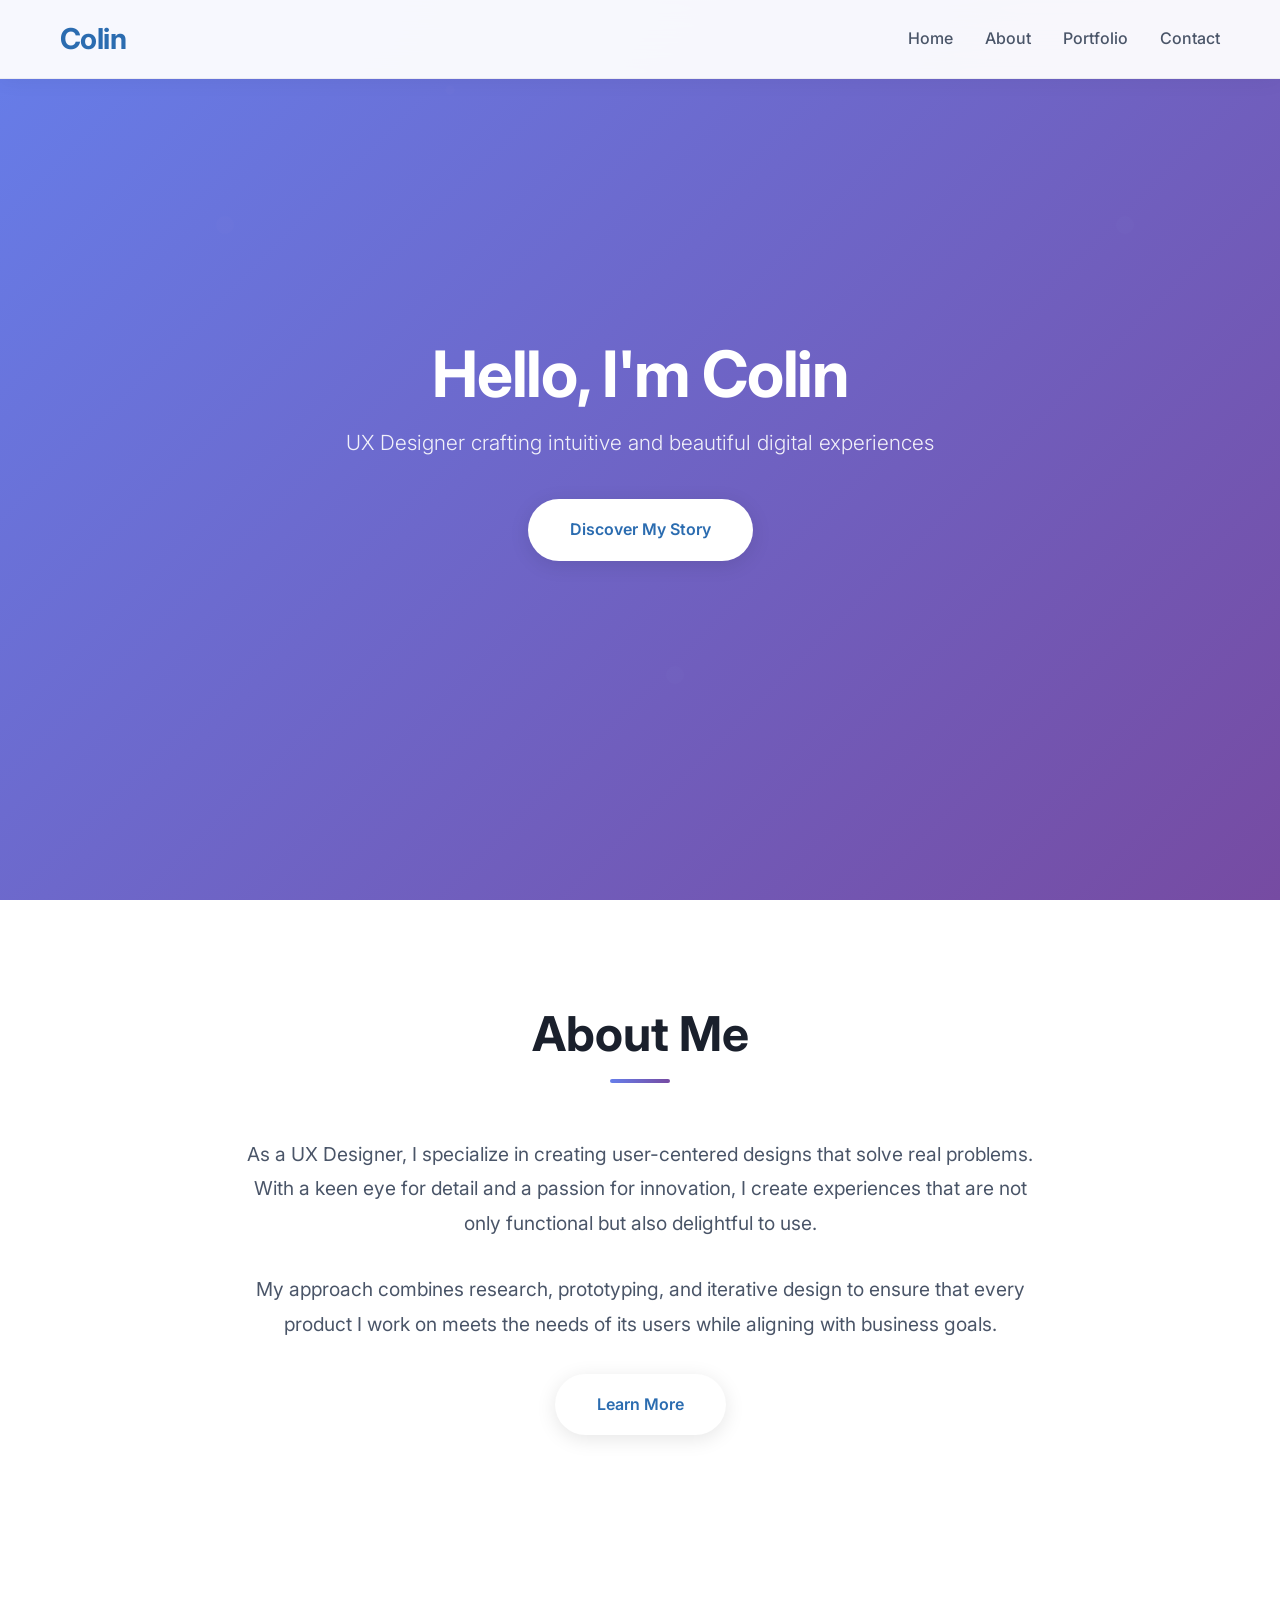
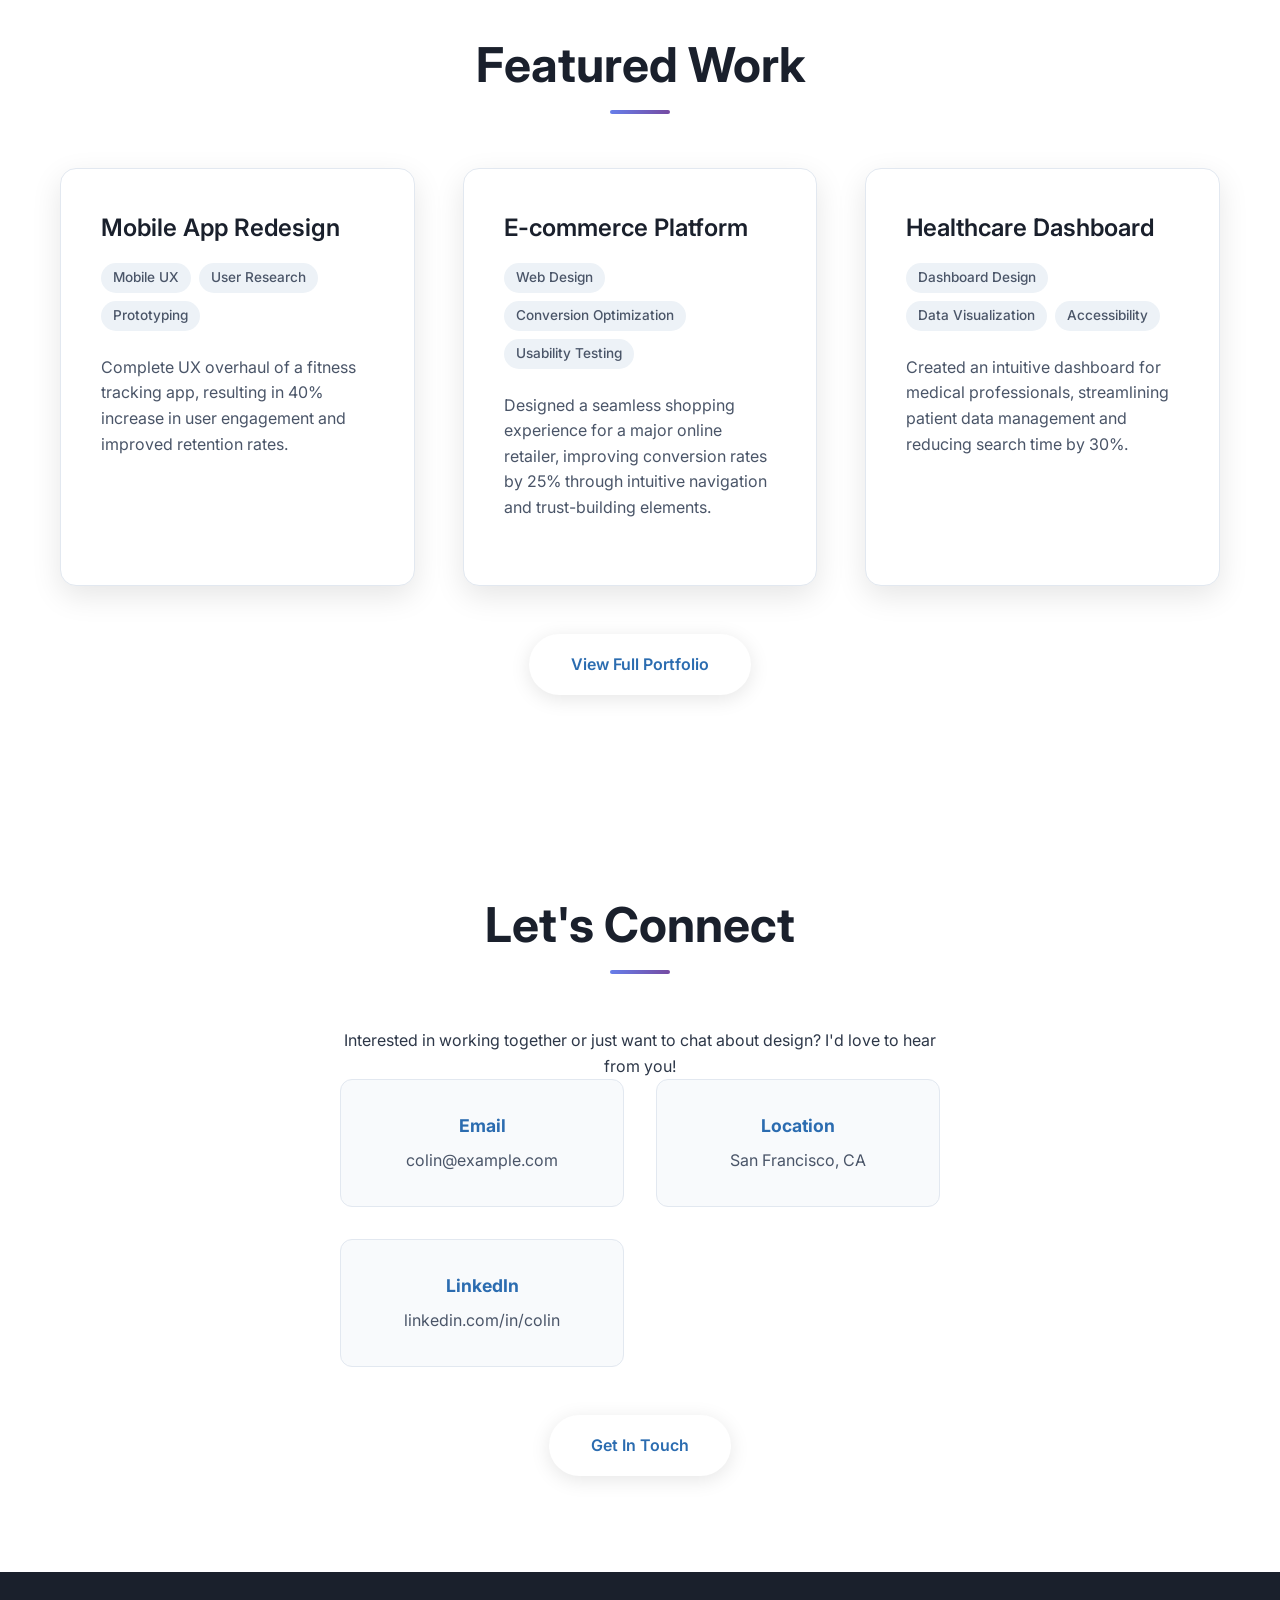
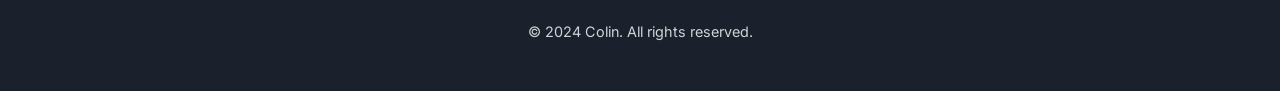
==== index.html @ b7837cbf "first commit" ====
<!DOCTYPE html>
<html lang="en">
<head>
    <meta charset="UTF-8">
    <meta name="viewport" content="width=device-width, initial-scale=1.0">
    <title>Colin - UX Designer</title>
    <link rel="stylesheet" href="css/style.css">
</head>
<body>
    <header>
        <nav class="container">
            <div class="logo">Colin</div>
            <ul>
                <li><a href="#home">Home</a></li>
                <li><a href="pages/about.html">About</a></li>
                <li><a href="pages/portfolio.html">Portfolio</a></li>
                <li><a href="pages/contact.html">Contact</a></li>
            </ul>
        </nav>
    </header>

    <section id="home" class="hero">
        <div class="hero-content">
            <h1>Hello, I'm Colin</h1>
            <p>UX Designer crafting intuitive and beautiful digital experiences</p>
            <a href="pages/about.html" class="btn">Discover My Story</a>
        </div>
    </section>

    <section class="about">
        <div class="container">
            <h2 class="section-title">About Me</h2>
            <div class="about-content">
                <p>As a UX Designer, I specialize in creating user-centered designs that solve real problems. With a keen eye for detail and a passion for innovation, I create experiences that are not only functional but also delightful to use.</p>
                <p>My approach combines research, prototyping, and iterative design to ensure that every product I work on meets the needs of its users while aligning with business goals.</p>
                <a href="pages/about.html" class="btn">Learn More</a>
            </div>
        </div>
    </section>

    <section class="portfolio">
        <div class="container">
            <h2 class="section-title">Featured Work</h2>
            <div class="portfolio-grid">
                <div class="project">
                    <div class="project-content">
                        <h3>Mobile App Redesign</h3>
                        <div class="project-tags">
                            <span class="tag">Mobile UX</span>
                            <span class="tag">User Research</span>
                            <span class="tag">Prototyping</span>
                        </div>
                        <p>Complete UX overhaul of a fitness tracking app, resulting in 40% increase in user engagement and improved retention rates.</p>
                    </div>
                </div>
                <div class="project">
                    <div class="project-content">
                        <h3>E-commerce Platform</h3>
                        <div class="project-tags">
                            <span class="tag">Web Design</span>
                            <span class="tag">Conversion Optimization</span>
                            <span class="tag">Usability Testing</span>
                        </div>
                        <p>Designed a seamless shopping experience for a major online retailer, improving conversion rates by 25% through intuitive navigation and trust-building elements.</p>
                    </div>
                </div>
                <div class="project">
                    <div class="project-content">
                        <h3>Healthcare Dashboard</h3>
                        <div class="project-tags">
                            <span class="tag">Dashboard Design</span>
                            <span class="tag">Data Visualization</span>
                            <span class="tag">Accessibility</span>
                        </div>
                        <p>Created an intuitive dashboard for medical professionals, streamlining patient data management and reducing search time by 30%.</p>
                    </div>
                </div>
            </div>
            <div style="text-align: center; margin-top: 3rem;">
                <a href="pages/portfolio.html" class="btn">View Full Portfolio</a>
            </div>
        </div>
    </section>

    <section class="contact">
        <div class="container">
            <h2 class="section-title">Let's Connect</h2>
            <div class="contact-content">
                <p>Interested in working together or just want to chat about design? I'd love to hear from you!</p>
                <div class="contact-info">
                    <div class="contact-item">
                        <h4>Email</h4>
                        <p>colin@example.com</p>
                    </div>
                    <div class="contact-item">
                        <h4>Location</h4>
                        <p>San Francisco, CA</p>
                    </div>
                    <div class="contact-item">
                        <h4>LinkedIn</h4>
                        <p>linkedin.com/in/colin</p>
                    </div>
                </div>
                <a href="pages/contact.html" class="btn">Get In Touch</a>
            </div>
        </div>
    </section>

    <footer>
        <div class="container">
            <p>&copy; 2024 Colin. All rights reserved.</p>
        </div>
    </footer>
</body>
</html>
---- css/style.css ----
/* Beautiful Modern CSS for Colin's Personal Website */

@import url('https://fonts.googleapis.com/css2?family=Inter:wght@300;400;500;600;700&display=swap');

* {
    margin: 0;
    padding: 0;
    box-sizing: border-box;
}

body {
    font-family: 'Inter', sans-serif;
    line-height: 1.6;
    color: #2d3748;
    background-color: #f7fafc;
    overflow-x: hidden;
}

.container {
    max-width: 1200px;
    margin: 0 auto;
    padding: 0 20px;
}

header {
    background: rgba(255, 255, 255, 0.95);
    backdrop-filter: blur(20px);
    padding: 1rem 0;
    position: fixed;
    width: 100%;
    top: 0;
    z-index: 1000;
    border-bottom: 1px solid rgba(0, 0, 0, 0.05);
    box-shadow: 0 2px 20px rgba(0, 0, 0, 0.05);
}

nav {
    display: flex;
    justify-content: space-between;
    align-items: center;
}

.logo {
    font-size: 1.8rem;
    font-weight: 700;
    color: #2b6cb0;
    letter-spacing: -0.02em;
}

nav ul {
    display: flex;
    list-style: none;
    gap: 2rem;
}

nav ul li a {
    color: #4a5568;
    text-decoration: none;
    font-weight: 500;
    transition: all 0.3s ease;
    position: relative;
}

nav ul li a:hover {
    color: #2b6cb0;
}

nav ul li a::after {
    content: '';
    position: absolute;
    width: 0;
    height: 2px;
    bottom: -5px;
    left: 0;
    background-color: #2b6cb0;
    transition: width 0.3s ease;
}

nav ul li a:hover::after {
    width: 100%;
}

.hero {
    min-height: 100vh;
    display: flex;
    align-items: center;
    justify-content: center;
    text-align: center;
    background: linear-gradient(135deg, #667eea 0%, #764ba2 100%);
    position: relative;
    overflow: hidden;
}

.hero::before {
    content: '';
    position: absolute;
    top: 0;
    left: 0;
    right: 0;
    bottom: 0;
    background: url('data:image/svg+xml,<svg xmlns="http://www.w3.org/2000/svg" viewBox="0 0 100 100"><defs><pattern id="grain" width="100" height="100" patternUnits="userSpaceOnUse"><circle cx="25" cy="25" r="1" fill="%23ffffff" opacity="0.1"/><circle cx="75" cy="75" r="1" fill="%23ffffff" opacity="0.1"/><circle cx="50" cy="10" r="0.5" fill="%23ffffff" opacity="0.1"/></pattern></defs><rect width="100" height="100" fill="url(%23grain)"/></svg>');
    opacity: 0.1;
}

.hero-content {
    position: relative;
    z-index: 1;
    color: white;
    max-width: 600px;
}

.hero h1 {
    font-size: 4rem;
    font-weight: 700;
    margin-bottom: 1rem;
    letter-spacing: -0.02em;
    line-height: 1.1;
}

.hero p {
    font-size: 1.3rem;
    margin-bottom: 2.5rem;
    opacity: 0.9;
    font-weight: 300;
}

.btn {
    display: inline-block;
    padding: 1rem 2.5rem;
    background: white;
    color: #2b6cb0;
    text-decoration: none;
    border-radius: 50px;
    font-weight: 600;
    font-size: 1rem;
    transition: all 0.3s ease;
    box-shadow: 0 4px 20px rgba(0, 0, 0, 0.1);
    border: 2px solid transparent;
}

.btn:hover {
    background: transparent;
    color: white;
    border-color: white;
    transform: translateY(-2px);
    box-shadow: 0 8px 30px rgba(0, 0, 0, 0.2);
}

section {
    padding: 6rem 0;
    background: white;
}

.section-title {
    text-align: center;
    font-size: 3rem;
    font-weight: 700;
    margin-bottom: 4rem;
    color: #1a202c;
    position: relative;
}

.section-title::after {
    content: '';
    position: absolute;
    bottom: -10px;
    left: 50%;
    transform: translateX(-50%);
    width: 60px;
    height: 4px;
    background: linear-gradient(90deg, #667eea, #764ba2);
    border-radius: 2px;
}

.about-content {
    max-width: 800px;
    margin: 0 auto;
    text-align: center;
}

.about p {
    font-size: 1.2rem;
    line-height: 1.8;
    margin-bottom: 2rem;
    color: #4a5568;
}

.about-grid {
    display: grid;
    grid-template-columns: repeat(auto-fit, minmax(250px, 1fr));
    gap: 3rem;
    margin-top: 4rem;
}

.skill-card {
    background: #f8fafc;
    padding: 2.5rem;
    border-radius: 16px;
    text-align: center;
    transition: all 0.3s ease;
    border: 1px solid #e2e8f0;
}

.skill-card:hover {
    transform: translateY(-5px);
    box-shadow: 0 20px 40px rgba(0, 0, 0, 0.1);
}

.skill-card h3 {
    color: #2b6cb0;
    margin-bottom: 1rem;
    font-size: 1.5rem;
}

.portfolio-grid {
    display: grid;
    grid-template-columns: repeat(auto-fit, minmax(350px, 1fr));
    gap: 3rem;
}

.project {
    background: white;
    border-radius: 16px;
    overflow: hidden;
    box-shadow: 0 10px 30px rgba(0, 0, 0, 0.1);
    transition: all 0.3s ease;
    border: 1px solid #e2e8f0;
}

.project:hover {
    transform: translateY(-10px);
    box-shadow: 0 30px 60px rgba(0, 0, 0, 0.15);
}

.project-content {
    padding: 2.5rem;
}

.project h3 {
    color: #1a202c;
    margin-bottom: 1rem;
    font-size: 1.5rem;
    font-weight: 600;
}

.project p {
    color: #4a5568;
    line-height: 1.6;
    margin-bottom: 1.5rem;
}

.project-tags {
    display: flex;
    flex-wrap: wrap;
    gap: 0.5rem;
    margin-bottom: 1.5rem;
}

.tag {
    background: #edf2f7;
    color: #4a5568;
    padding: 0.25rem 0.75rem;
    border-radius: 20px;
    font-size: 0.85rem;
    font-weight: 500;
}

.contact-content {
    max-width: 600px;
    margin: 0 auto;
    text-align: center;
}

.contact-info {
    display: grid;
    grid-template-columns: repeat(auto-fit, minmax(200px, 1fr));
    gap: 2rem;
    margin-bottom: 3rem;
}

.contact-item {
    background: #f8fafc;
    padding: 2rem;
    border-radius: 12px;
    border: 1px solid #e2e8f0;
}

.contact-item h4 {
    color: #2b6cb0;
    margin-bottom: 0.5rem;
    font-size: 1.1rem;
}

.contact-item p {
    color: #4a5568;
    margin: 0;
}

.contact form {
    display: grid;
    gap: 1.5rem;
    background: #f8fafc;
    padding: 3rem;
    border-radius: 16px;
    border: 1px solid #e2e8f0;
}

input, textarea {
    padding: 1rem 1.5rem;
    border: 2px solid #e2e8f0;
    border-radius: 8px;
    font-size: 1rem;
    font-family: inherit;
    transition: all 0.3s ease;
    background: white;
}

input:focus, textarea:focus {
    outline: none;
    border-color: #667eea;
    box-shadow: 0 0 0 3px rgba(102, 126, 234, 0.1);
}

textarea {
    resize: vertical;
    min-height: 150px;
}

footer {
    background: #1a202c;
    color: white;
    text-align: center;
    padding: 3rem 0;
}

footer p {
    opacity: 0.8;
    font-size: 0.9rem;
}

@media (max-width: 768px) {
    .hero h1 {
        font-size: 2.5rem;
    }
    
    .hero p {
        font-size: 1.1rem;
    }
    
    nav ul {
        display: none;
    }
    
    .section-title {
        font-size: 2rem;
    }
    
    .portfolio-grid {
        grid-template-columns: 1fr;
    }
    
    .about-grid {
        grid-template-columns: 1fr;
    }
}
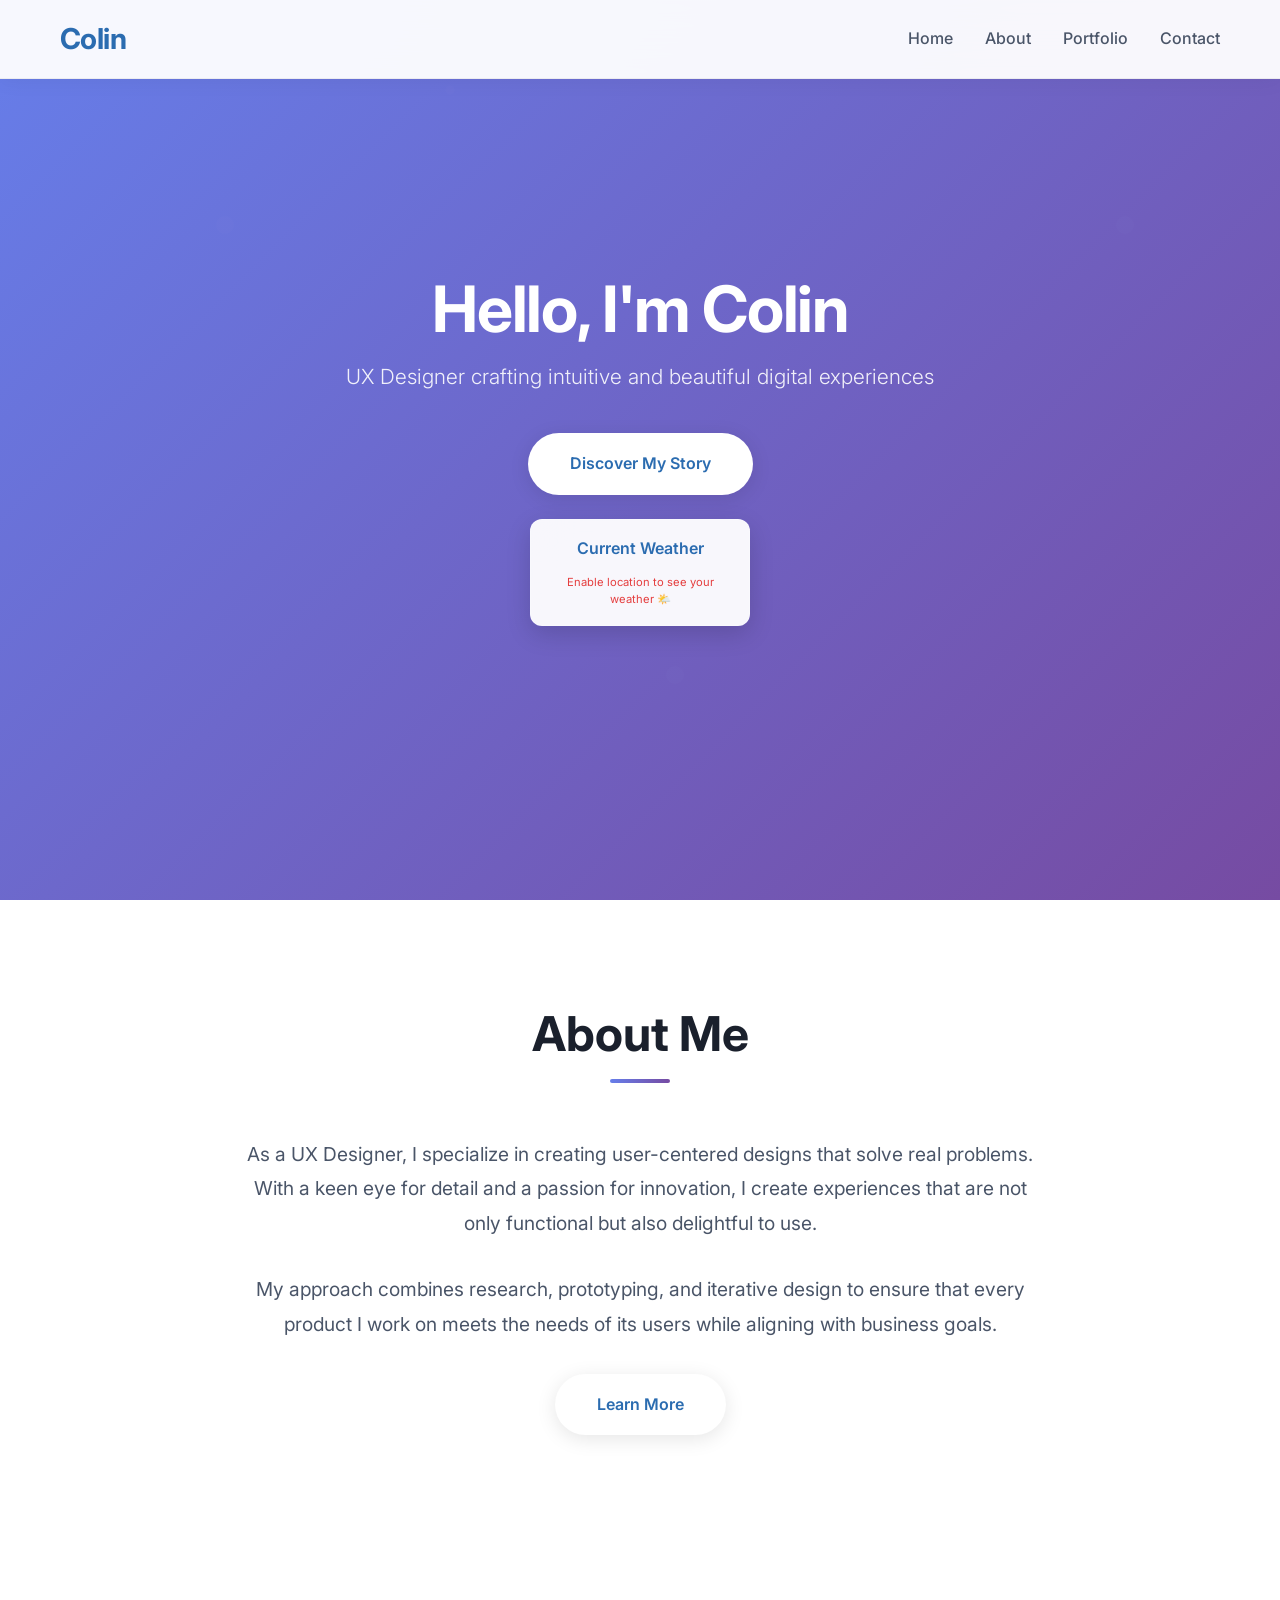
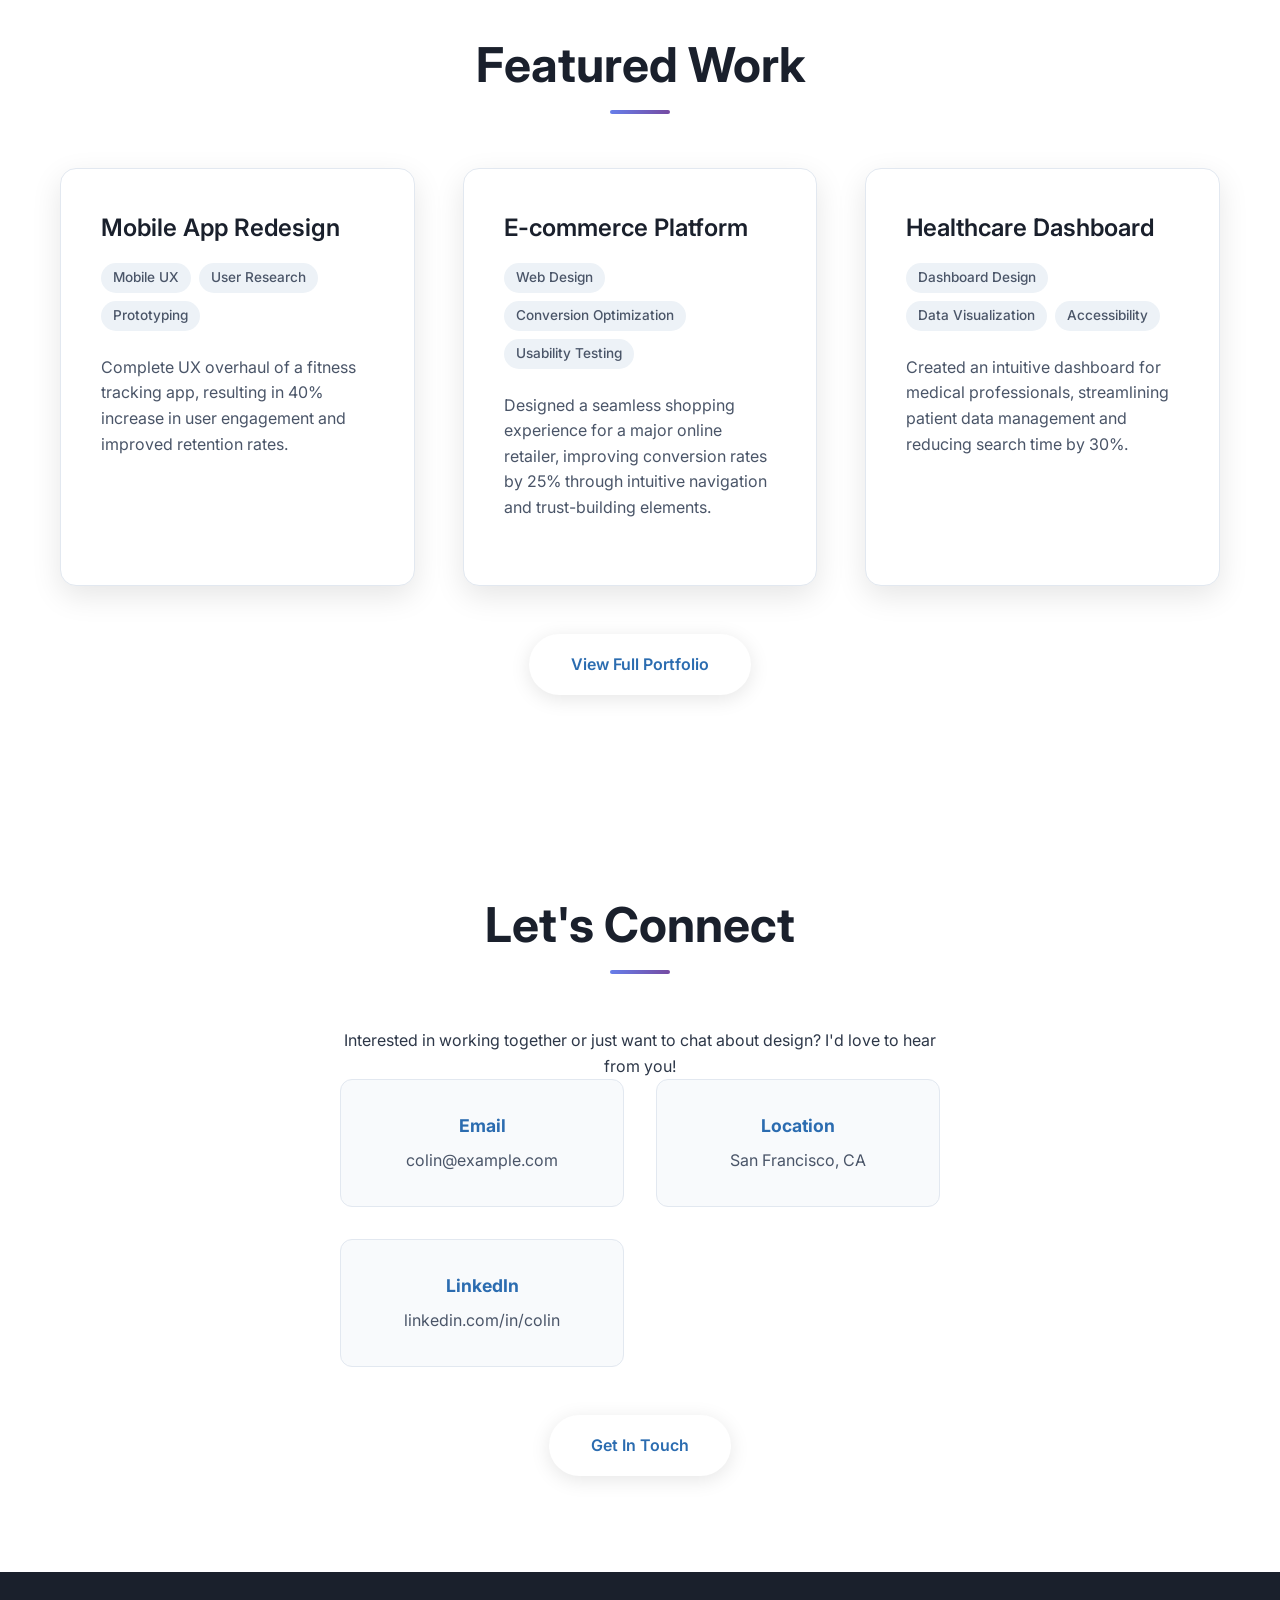
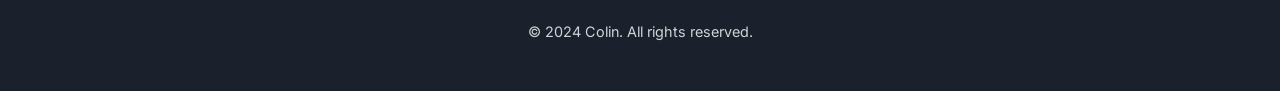
==== commit 219e226d: "Add weather widget with dynamic location-based updates" ====
--- a/index.html
+++ b/index.html
@@ -24,6 +24,14 @@
             <h1>Hello, I'm Colin</h1>
             <p>UX Designer crafting intuitive and beautiful digital experiences</p>
             <a href="pages/about.html" class="btn">Discover My Story</a>
+            <div class="weather-card">
+                <h3>Current Weather</h3>
+                <div id="weather-content">
+                    <div class="weather-loading">
+                        <p>Loading weather...</p>
+                    </div>
+                </div>
+            </div>
         </div>
     </section>
 
@@ -111,5 +119,90 @@
             <p>&copy; 2024 Colin. All rights reserved.</p>
         </div>
     </footer>
+
+    <script>
+        // Weather widget functionality
+        function getWeatherEmoji(weatherCode) {
+            const weatherEmojis = {
+                0: '☀️', // Clear sky
+                1: '🌤️', // Mainly clear
+                2: '⛅', // Partly cloudy
+                3: '☁️', // Overcast
+                45: '🌫️', // Fog
+                48: '🌫️', // Depositing rime fog
+                51: '🌦️', // Light drizzle
+                53: '🌦️', // Moderate drizzle
+                55: '🌦️', // Dense drizzle
+                56: '🌨️', // Light freezing drizzle
+                57: '🌨️', // Dense freezing drizzle
+                61: '🌧️', // Slight rain
+                63: '🌧️', // Moderate rain
+                65: '🌧️', // Heavy rain
+                66: '🌨️', // Light freezing rain
+                67: '🌨️', // Heavy freezing rain
+                71: '❄️', // Slight snow fall
+                73: '❄️', // Moderate snow fall
+                75: '❄️', // Heavy snow fall
+                77: '❄️', // Snow grains
+                80: '🌦️', // Slight rain showers
+                81: '🌦️', // Moderate rain showers
+                82: '🌦️', // Violent rain showers
+                85: '🌨️', // Slight snow showers
+                86: '🌨️', // Heavy snow showers
+                95: '⛈️', // Thunderstorm
+                96: '⛈️', // Thunderstorm with slight hail
+                99: '⛈️'  // Thunderstorm with heavy hail
+            };
+            return weatherEmojis[weatherCode] || '🌤️';
+        }
+
+        async function getWeather(lat, lon) {
+            try {
+                const response = await fetch(`https://api.open-meteo.com/v1/forecast?latitude=${lat}&longitude=${lon}&current_weather=true&temperature_unit=fahrenheit`);
+                const data = await response.json();
+                
+                const temp = Math.round(data.current_weather.temperature);
+                const weatherCode = data.current_weather.weathercode;
+                const emoji = getWeatherEmoji(weatherCode);
+                
+                return { temp, emoji };
+            } catch (error) {
+                console.error('Error fetching weather:', error);
+                return null;
+            }
+        }
+
+        async function updateWeather() {
+            const weatherContent = document.getElementById('weather-content');
+            
+            if (navigator.geolocation) {
+                navigator.geolocation.getCurrentPosition(async (position) => {
+                    const { latitude, longitude } = position.coords;
+                    
+                    const weather = await getWeather(latitude, longitude);
+                    
+                    if (weather) {
+                        weatherContent.innerHTML = `
+                            <div class="weather-info">
+                                <span class="weather-emoji">${weather.emoji}</span>
+                                <span class="weather-temp">${weather.temp}°F</span>
+                            </div>
+                            <div class="weather-location">Your location</div>
+                        `;
+                    } else {
+                        weatherContent.innerHTML = '<div class="weather-error">Unable to load weather data</div>';
+                    }
+                }, (error) => {
+                    console.error('Geolocation error:', error);
+                    weatherContent.innerHTML = '<div class="weather-error">Enable location to see your weather 🌤️</div>';
+                });
+            } else {
+                weatherContent.innerHTML = '<div class="weather-error">Geolocation is not supported by this browser.</div>';
+            }
+        }
+
+        // Load weather when page loads
+        document.addEventListener('DOMContentLoaded', updateWeather);
+    </script>
 </body>
 </html>
--- a/css/style.css
+++ b/css/style.css
@@ -338,6 +338,58 @@
     font-size: 0.9rem;
 }
 
+.weather-card {
+    max-width: 220px;
+    margin: 1.5rem auto 0;
+    background: rgba(255, 255, 255, 0.95);
+    backdrop-filter: blur(20px);
+    border-radius: 12px;
+    padding: 1rem;
+    text-align: center;
+    box-shadow: 0 8px 25px rgba(0, 0, 0, 0.15);
+    border: 1px solid rgba(255, 255, 255, 0.2);
+}
+
+.weather-card h3 {
+    color: #2b6cb0;
+    margin-bottom: 0.75rem;
+    font-size: 1rem;
+    font-weight: 600;
+}
+
+.weather-info {
+    display: flex;
+    align-items: center;
+    justify-content: center;
+    gap: 0.5rem;
+}
+
+.weather-emoji {
+    font-size: 1.5rem;
+}
+
+.weather-temp {
+    font-size: 1.2rem;
+    font-weight: 700;
+    color: #1a202c;
+}
+
+.weather-location {
+    margin-top: 0.5rem;
+    font-size: 0.7rem;
+    color: #4a5568;
+}
+
+.weather-loading {
+    color: #4a5568;
+    font-size: 0.8rem;
+}
+
+.weather-error {
+    color: #e53e3e;
+    font-size: 0.7rem;
+}
+
 @media (max-width: 768px) {
     .hero h1 {
         font-size: 2.5rem;
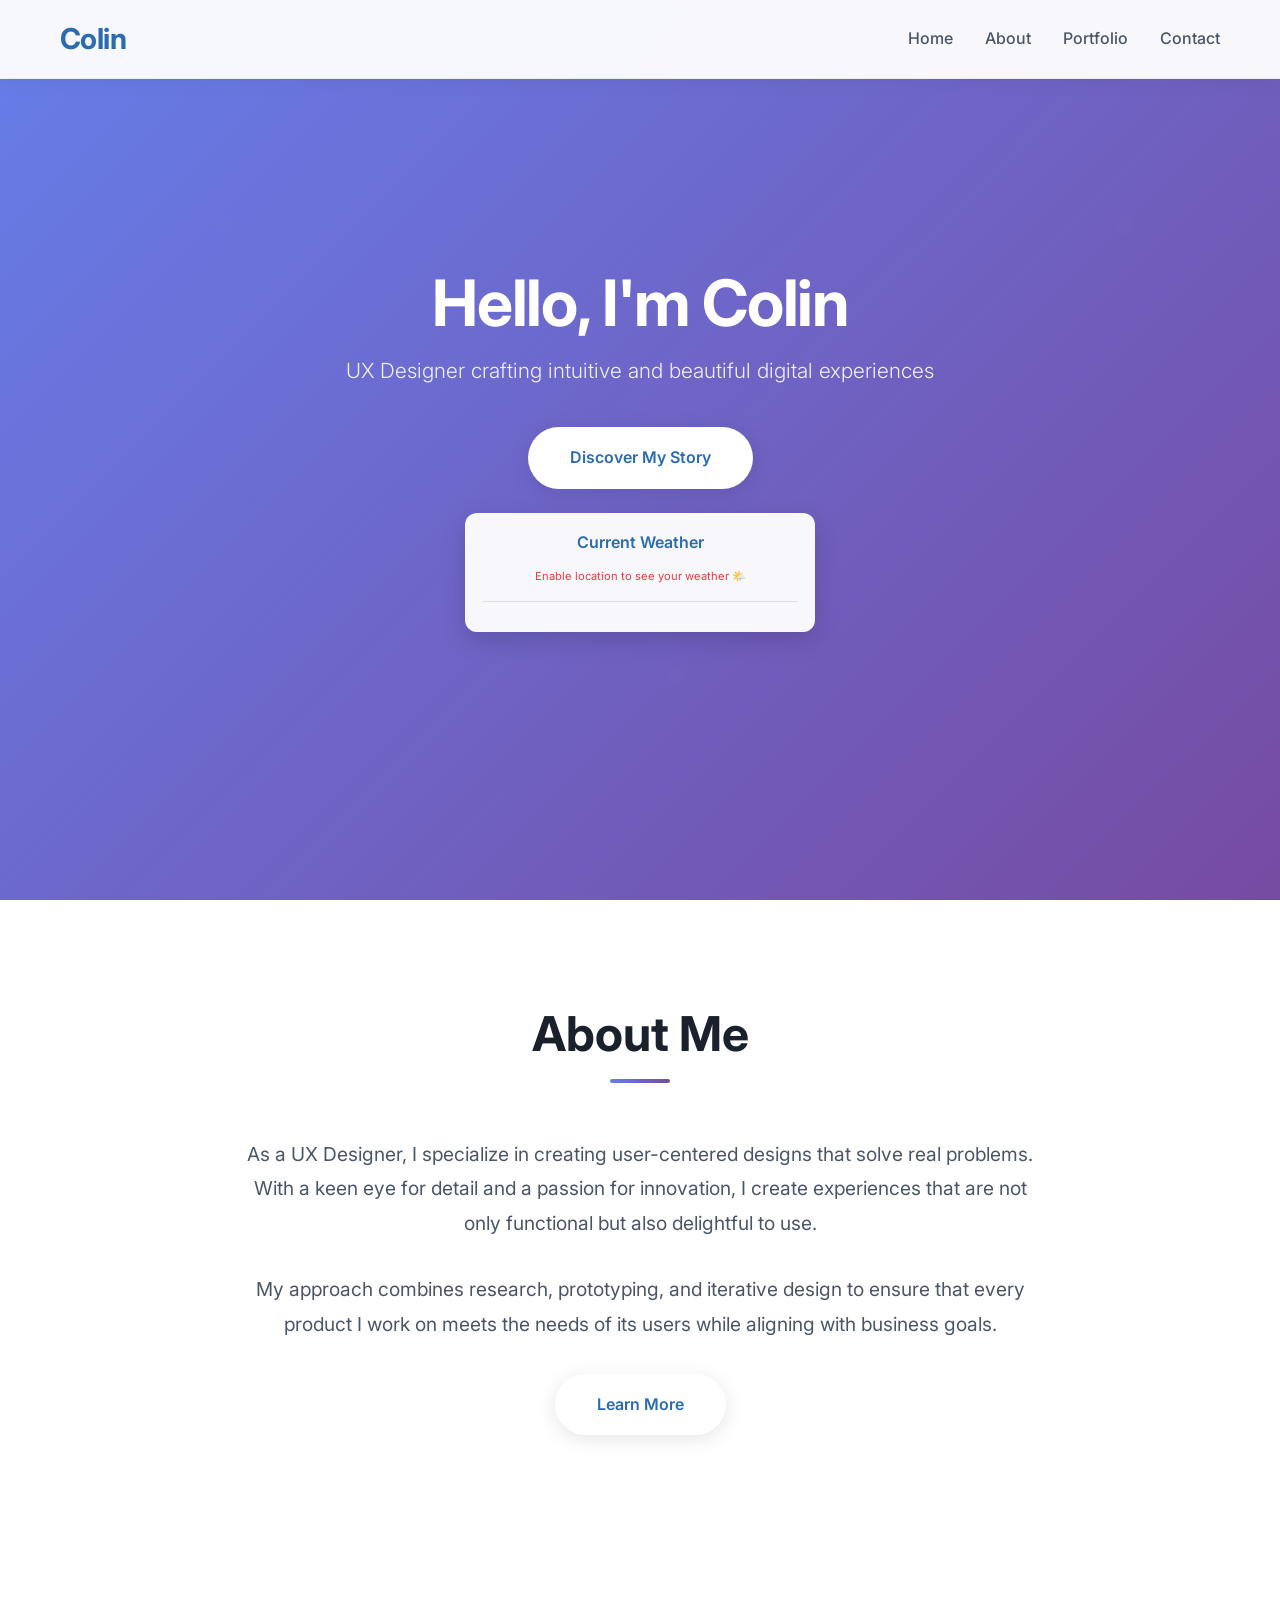
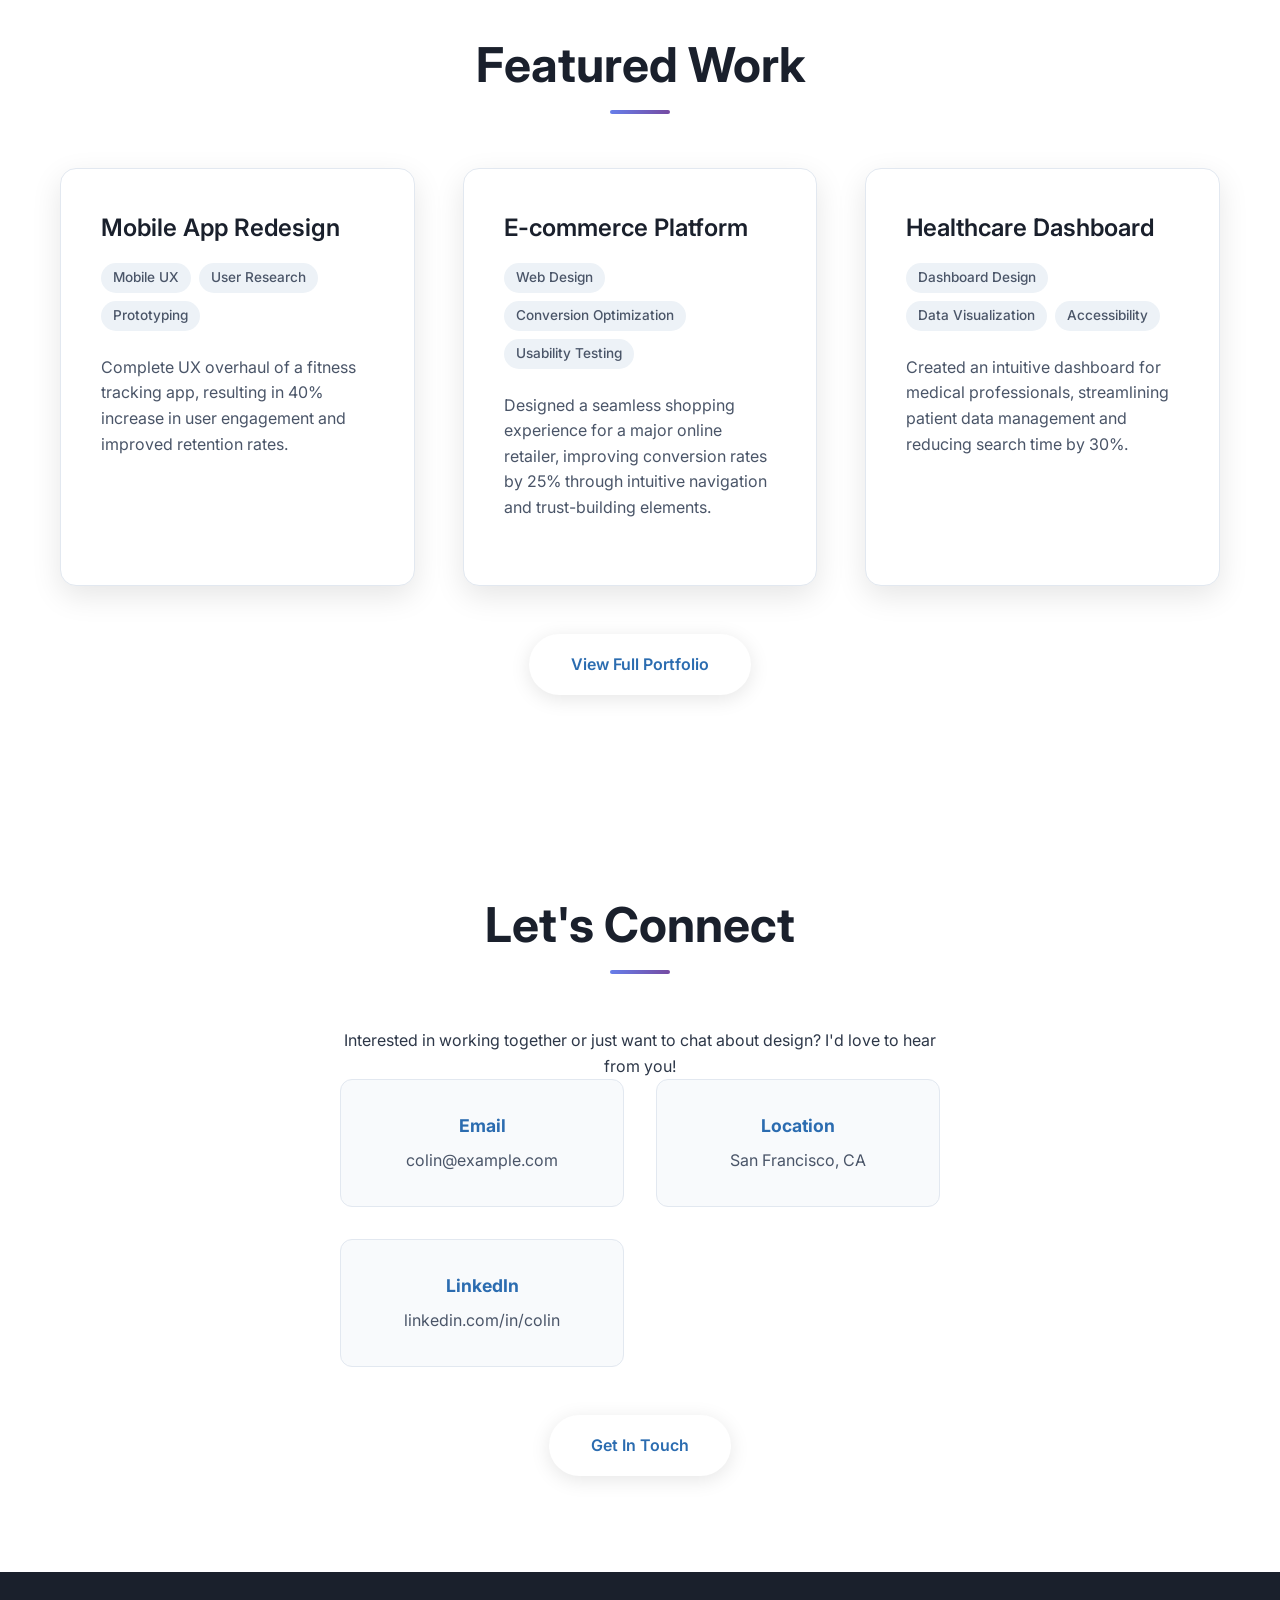
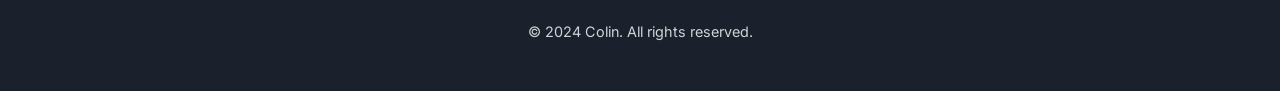
==== commit 03dcc723: "Enhance weather widget with 5-day forecast display and styling adjustments" ====
--- a/index.html
+++ b/index.html
@@ -30,6 +30,8 @@
                     <div class="weather-loading">
                         <p>Loading weather...</p>
                     </div>
+                </div>
+                <div id="forecast-content" style="margin-top: 1rem; border-top: 1px solid rgba(0, 0, 0, 0.1); padding-top: 0.8rem;">
                 </div>
             </div>
         </div>
@@ -156,24 +158,65 @@
             return weatherEmojis[weatherCode] || '🌤️';
         }
 
+        function isRainyWeather(weatherCode) {
+            // Weather codes for rain: 51-67 (drizzle/rain), 80-82 (rain showers)
+            return (weatherCode >= 51 && weatherCode <= 67) || (weatherCode >= 80 && weatherCode <= 82);
+        }
+
         async function getWeather(lat, lon) {
             try {
-                const response = await fetch(`https://api.open-meteo.com/v1/forecast?latitude=${lat}&longitude=${lon}&current_weather=true&temperature_unit=fahrenheit`);
+                const response = await fetch(`https://api.open-meteo.com/v1/forecast?latitude=${lat}&longitude=${lon}&current_weather=true&daily=weathercode,temperature_2m_max,temperature_2m_min&temperature_unit=fahrenheit&timezone=auto`);
                 const data = await response.json();
                 
                 const temp = Math.round(data.current_weather.temperature);
                 const weatherCode = data.current_weather.weathercode;
                 const emoji = getWeatherEmoji(weatherCode);
+                const dailyData = data.daily;
                 
-                return { temp, emoji };
+                return { temp, emoji, dailyData };
             } catch (error) {
                 console.error('Error fetching weather:', error);
                 return null;
             }
         }
 
+        function getDayName(dateString) {
+            const days = ['Sun', 'Mon', 'Tue', 'Wed', 'Thu', 'Fri', 'Sat'];
+            const date = new Date(dateString);
+            return days[date.getDay()];
+        }
+
+        function renderForecast(dailyData) {
+            const forecastContent = document.getElementById('forecast-content');
+            const forecastDays = document.createElement('div');
+            forecastDays.className = 'forecast-days';
+            
+            // Show next 5 days (skip today, start from tomorrow)
+            for (let i = 1; i <= 5; i++) {
+                const dayData = dailyData;
+                const date = dayData.time[i];
+                const weatherCode = dayData.weathercode[i];
+                const emoji = getWeatherEmoji(weatherCode);
+                const maxTemp = Math.round(dayData.temperature_2m_max[i]);
+                const minTemp = Math.round(dayData.temperature_2m_min[i]);
+                const isRainy = isRainyWeather(weatherCode);
+                
+                const dayCard = document.createElement('div');
+                dayCard.className = `forecast-day ${isRainy ? 'rainy' : ''}`;
+                dayCard.innerHTML = `
+                    <span class="forecast-day-name">${getDayName(date)}</span>
+                    <span class="forecast-day-emoji">${emoji}</span>
+                    <span class="forecast-day-temp">${maxTemp}°</span>
+                `;
+                forecastDays.appendChild(dayCard);
+            }
+            
+            forecastContent.appendChild(forecastDays);
+        }
+
         async function updateWeather() {
             const weatherContent = document.getElementById('weather-content');
+            const forecastContent = document.getElementById('forecast-content');
             
             if (navigator.geolocation) {
                 navigator.geolocation.getCurrentPosition(async (position) => {
@@ -189,6 +232,8 @@
                             </div>
                             <div class="weather-location">Your location</div>
                         `;
+                        forecastContent.innerHTML = '';
+                        renderForecast(weather.dailyData);
                     } else {
                         weatherContent.innerHTML = '<div class="weather-error">Unable to load weather data</div>';
                     }
--- a/css/style.css
+++ b/css/style.css
@@ -339,7 +339,7 @@
 }
 
 .weather-card {
-    max-width: 220px;
+    max-width: 350px;
     margin: 1.5rem auto 0;
     background: rgba(255, 255, 255, 0.95);
     backdrop-filter: blur(20px);
@@ -390,6 +390,52 @@
     font-size: 0.7rem;
 }
 
+.forecast-days {
+    display: flex;
+    gap: 0.4rem;
+    justify-content: center;
+    flex-wrap: nowrap;
+}
+
+.forecast-day {
+    background: #f0f4f8;
+    border-radius: 8px;
+    padding: 0.5rem;
+    min-width: 45px;
+    font-size: 0.65rem;
+    border: 1px solid #e2e8f0;
+    text-align: center;
+}
+
+.forecast-day.rainy {
+    background: #e0f2fe;
+    border: 2px solid #0284c7;
+    font-weight: 700;
+    color: #0369a1;
+}
+
+.forecast-day-name {
+    font-weight: 600;
+    display: block;
+    margin-bottom: 0.3rem;
+}
+
+.forecast-day-emoji {
+    font-size: 1.2rem;
+    display: block;
+    margin: 0.2rem 0;
+}
+
+.forecast-day-temp {
+    font-size: 0.65rem;
+    color: #4a5568;
+}
+
+.forecast-day.rainy .forecast-day-temp {
+    color: #0369a1;
+    font-weight: 600;
+}
+
 @media (max-width: 768px) {
     .hero h1 {
         font-size: 2.5rem;
